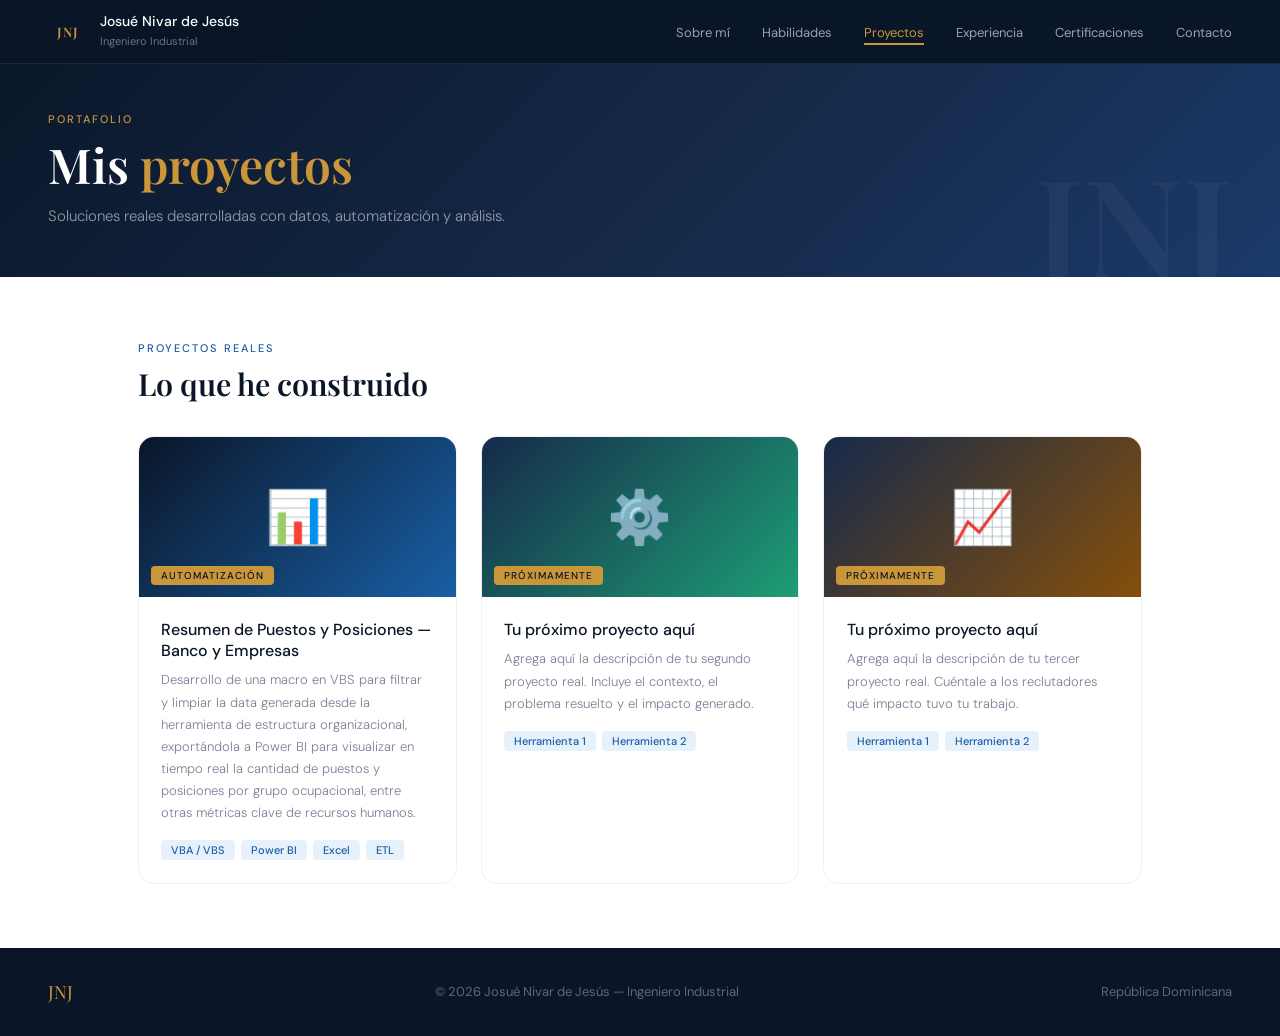
==== proyectos.html @ b3ada0a5 "commit" ====
<!DOCTYPE html>
<html lang="es">
<head>
<meta charset="UTF-8" />
<meta name="viewport" content="width=device-width, initial-scale=1.0" />
<title>Proyectos — Josué Nivar de Jesús</title>
<link rel="stylesheet" href="style.css" />
</head>
<body>

<nav class="dark">
  <a href="index.html" class="nav-logo">
    <div class="logo-badge">JNJ</div>
    <div class="logo-info">
      <p>Josué Nivar de Jesús</p>
      <span>Ingeniero Industrial</span>
    </div>
  </a>
  <ul class="nav-links">
    <li><a href="sobre-mi.html">Sobre mí</a></li>
    <li><a href="habilidades.html">Habilidades</a></li>
    <li><a href="proyectos.html" class="active">Proyectos</a></li>
    <li><a href="experiencia.html">Experiencia</a></li>
    <li><a href="certificaciones.html">Certificaciones</a></li>
    <li><a href="contacto.html">Contacto</a></li>
  </ul>
  <div class="nav-toggle" onclick="toggleMenu()">☰</div>
</nav>

<div class="page-header" data-initials="JNJ">
  <div class="page-header-tag">Portafolio</div>
  <h1>Mis <em>proyectos</em></h1>
  <p>Soluciones reales desarrolladas con datos, automatización y análisis.</p>
</div>

<div class="content">
  <div class="section-tag">Proyectos reales</div>
  <h2 class="section-title">Lo que he construido</h2>
  <div class="grid-3">

    <div class="card">
      <div class="card-img" style="background: linear-gradient(135deg, #0a1628 0%, #185FA5 100%);">
        📊
        <span class="card-img-label">Automatización</span>
      </div>
      <div class="card-body">
        <div class="card-title">Resumen de Puestos y Posiciones — Banco y Empresas</div>
        <div class="card-desc">Desarrollo de una macro en VBS para filtrar y limpiar la data generada desde la herramienta de estructura organizacional, exportándola a Power BI para visualizar en tiempo real la cantidad de puestos y posiciones por grupo ocupacional, entre otras métricas clave de recursos humanos.</div>
        <div class="badges">
          <span class="tool-badge">VBA / VBS</span>
          <span class="tool-badge">Power BI</span>
          <span class="tool-badge">Excel</span>
          <span class="tool-badge">ETL</span>
        </div>
      </div>
    </div>

    <div class="card">
      <div class="card-img" style="background: linear-gradient(135deg, #162a4a 0%, #1D9E75 100%);">
        ⚙️
        <span class="card-img-label">Próximamente</span>
      </div>
      <div class="card-body">
        <div class="card-title">Tu próximo proyecto aquí</div>
        <div class="card-desc">Agrega aquí la descripción de tu segundo proyecto real. Incluye el contexto, el problema resuelto y el impacto generado.</div>
        <div class="badges">
          <span class="tool-badge">Herramienta 1</span>
          <span class="tool-badge">Herramienta 2</span>
        </div>
      </div>
    </div>

    <div class="card">
      <div class="card-img" style="background: linear-gradient(135deg, #162a4a 0%, #854F0B 100%);">
        📈
        <span class="card-img-label">Próximamente</span>
      </div>
      <div class="card-body">
        <div class="card-title">Tu próximo proyecto aquí</div>
        <div class="card-desc">Agrega aquí la descripción de tu tercer proyecto real. Cuéntale a los reclutadores qué impacto tuvo tu trabajo.</div>
        <div class="badges">
          <span class="tool-badge">Herramienta 1</span>
          <span class="tool-badge">Herramienta 2</span>
        </div>
      </div>
    </div>

  </div>
</div>

<footer>
  <div class="footer-logo">JNJ</div>
  <p>© 2026 Josué Nivar de Jesús — Ingeniero Industrial</p>
  <p>República Dominicana</p>
</footer>

<script>
function toggleMenu() { document.querySelector('.nav-links').classList.toggle('open'); }
</script>
</body>
</html>
---- style.css ----
@import url('https://fonts.googleapis.com/css2?family=Playfair+Display:wght@400;600&family=DM+Sans:wght@300;400;500&display=swap');

:root {
  --navy: #0a1628;
  --blue: #185FA5;
  --blue-light: #E6F1FB;
  --blue-mid: #378ADD;
  --gold: #C9963A;
  --gold-light: #F5E6C8;
  --white: #ffffff;
  --gray-50: #f8f9fb;
  --gray-100: #eef0f4;
  --gray-300: #c4c9d4;
  --gray-500: #7a8196;
  --gray-700: #3d4460;
  --text: #0f1c2e;
}
* { margin: 0; padding: 0; box-sizing: border-box; }
html { scroll-behavior: smooth; }
body { font-family: 'DM Sans', sans-serif; background: var(--white); color: var(--text); }

/* NAV */
nav {
  position: fixed; top: 0; left: 0; right: 0; z-index: 100;
  display: flex; align-items: center; justify-content: space-between;
  padding: 0 3rem; height: 64px;
  background: rgba(255,255,255,0.95);
  backdrop-filter: blur(12px);
  border-bottom: 1px solid var(--gray-100);
}
.nav-logo { display: flex; align-items: center; gap: 12px; text-decoration: none; }
.logo-badge {
  width: 40px; height: 40px; border-radius: 8px;
  background: var(--navy); display: flex; align-items: center; justify-content: center;
  font-family: 'Playfair Display', serif; font-size: 13px; font-weight: 600;
  color: var(--gold); letter-spacing: 1px;
}
.logo-info p { font-size: 14px; font-weight: 500; color: var(--navy); line-height: 1.2; }
.logo-info span { font-size: 11px; color: var(--gray-500); }
.nav-links { display: flex; gap: 2rem; list-style: none; }
.nav-links a {
  font-size: 13px; font-weight: 400; color: var(--gray-700);
  text-decoration: none; transition: color 0.2s; padding-bottom: 2px;
  border-bottom: 2px solid transparent;
}
.nav-links a:hover, .nav-links a.active { color: var(--blue); border-bottom-color: var(--blue); }
.nav-toggle { display: none; font-size: 22px; cursor: pointer; color: var(--navy); }

/* PAGE HEADER */
.page-header {
  padding: 7rem 3rem 3rem;
  background: linear-gradient(135deg, var(--navy) 0%, #162a4a 60%, #1a3a6a 100%);
  position: relative; overflow: hidden;
}
.page-header::after {
  content: attr(data-initials);
  position: absolute; right: 3rem; bottom: -1rem;
  font-family: 'Playfair Display', serif; font-size: 140px; font-weight: 600;
  color: rgba(255,255,255,0.04); line-height: 1; pointer-events: none;
}
.page-header-tag { font-size: 11px; letter-spacing: 2px; text-transform: uppercase; color: var(--gold); font-weight: 500; margin-bottom: 10px; }
.page-header h1 {
  font-family: 'Playfair Display', serif;
  font-size: clamp(2rem, 4vw, 3rem); font-weight: 600; color: var(--white); line-height: 1.2;
}
.page-header h1 em { font-style: normal; color: var(--gold); }
.page-header p { font-size: 15px; color: rgba(255,255,255,0.55); margin-top: 10px; font-weight: 300; max-width: 520px; line-height: 1.7; }

/* CONTENT */
.content { padding: 4rem 3rem; max-width: 1100px; margin: 0 auto; }
.section-tag { font-size: 11px; letter-spacing: 2px; text-transform: uppercase; color: var(--blue); font-weight: 500; margin-bottom: 8px; }
.section-title { font-family: 'Playfair Display', serif; font-size: clamp(1.4rem, 2.5vw, 1.9rem); font-weight: 600; color: var(--navy); margin-bottom: 2rem; }

/* HERO */
.hero {
  min-height: 100vh; display: flex; align-items: center;
  padding: 7rem 3rem 4rem;
  background: linear-gradient(135deg, var(--navy) 0%, #162a4a 60%, #1a3a6a 100%);
  position: relative; overflow: hidden;
}
.hero::before {
  content: ''; position: absolute; top: -100px; right: -100px;
  width: 500px; height: 500px; border-radius: 50%;
  background: radial-gradient(circle, rgba(56,138,221,0.15) 0%, transparent 70%);
}
.hero::after {
  content: 'JNJ'; position: absolute; right: 4rem; bottom: 3rem;
  font-family: 'Playfair Display', serif; font-size: 180px; font-weight: 600;
  color: rgba(255,255,255,0.03); line-height: 1; pointer-events: none;
}
.hero-content { max-width: 680px; position: relative; z-index: 1; }
.hero-tag {
  display: inline-flex; align-items: center; gap: 8px;
  background: rgba(201,150,58,0.15); border: 1px solid rgba(201,150,58,0.3);
  color: var(--gold); font-size: 12px; font-weight: 500; letter-spacing: 1.5px;
  text-transform: uppercase; padding: 6px 14px; border-radius: 20px; margin-bottom: 1.5rem;
}
.hero-tag::before { content: ''; width: 6px; height: 6px; border-radius: 50%; background: var(--gold); }
.hero h1 {
  font-family: 'Playfair Display', serif;
  font-size: clamp(2.2rem, 5vw, 3.5rem); font-weight: 600; color: var(--white); line-height: 1.15; margin-bottom: 1rem;
}
.hero h1 em { font-style: normal; color: var(--gold); }
.hero p { font-size: 16px; color: rgba(255,255,255,0.65); line-height: 1.8; max-width: 520px; margin-bottom: 2rem; font-weight: 300; }
.hero-btns { display: flex; gap: 12px; flex-wrap: wrap; }
.hero-stats { display: flex; gap: 2.5rem; margin-top: 3rem; padding-top: 2rem; border-top: 1px solid rgba(255,255,255,0.1); }
.stat-num { font-family: 'Playfair Display', serif; font-size: 28px; color: var(--white); font-weight: 600; }
.stat-label { font-size: 12px; color: rgba(255,255,255,0.45); margin-top: 2px; }

/* BUTTONS */
.btn-gold {
  padding: 12px 28px; background: var(--gold); color: var(--navy);
  border-radius: 6px; font-size: 14px; font-weight: 500; text-decoration: none;
  transition: opacity 0.2s; border: none; cursor: pointer; display: inline-block;
}
.btn-gold:hover { opacity: 0.88; }
.btn-ghost {
  padding: 12px 28px; background: transparent; color: var(--white);
  border: 1px solid rgba(255,255,255,0.3); border-radius: 6px;
  font-size: 14px; font-weight: 400; text-decoration: none; transition: border-color 0.2s; display: inline-block;
}
.btn-ghost:hover { border-color: rgba(255,255,255,0.7); }

/* CARDS */
.card {
  background: var(--white); border: 1px solid var(--gray-100);
  border-radius: 16px; overflow: hidden;
  transition: transform 0.2s, box-shadow 0.2s;
}
.card:hover { transform: translateY(-4px); box-shadow: 0 12px 32px rgba(10,22,40,0.1); }
.card-img {
  height: 160px;
  display: flex; align-items: center; justify-content: center;
  font-size: 52px; position: relative; overflow: hidden;
}
.card-img-label {
  position: absolute; bottom: 12px; left: 12px;
  background: var(--gold); color: var(--navy);
  font-size: 10px; font-weight: 500; letter-spacing: 1px; text-transform: uppercase;
  padding: 3px 10px; border-radius: 4px;
}
.card-body { padding: 1.4rem; }
.card-title { font-size: 16px; font-weight: 500; color: var(--navy); margin-bottom: 8px; }
.card-desc { font-size: 13px; color: var(--gray-500); line-height: 1.7; margin-bottom: 1rem; font-weight: 300; }
.tool-badge { padding: 3px 10px; background: var(--blue-light); color: var(--blue); border-radius: 4px; font-size: 11px; font-weight: 500; }
.badges { display: flex; flex-wrap: wrap; gap: 6px; }
.grid-3 { display: grid; grid-template-columns: repeat(auto-fit, minmax(290px, 1fr)); gap: 24px; }
.grid-2 { display: grid; grid-template-columns: repeat(auto-fit, minmax(220px, 1fr)); gap: 16px; }

/* SKILL */
.skill-card {
  background: var(--white); border: 1px solid var(--gray-100);
  border-radius: 12px; padding: 1.4rem;
  transition: transform 0.2s, box-shadow 0.2s;
}
.skill-card:hover { transform: translateY(-3px); box-shadow: 0 8px 24px rgba(10,22,40,0.08); }
.skill-header { display: flex; justify-content: space-between; align-items: center; margin-bottom: 10px; }
.skill-name { font-size: 14px; font-weight: 500; color: var(--navy); }
.skill-pct { font-size: 12px; color: var(--blue); font-weight: 500; }
.skill-bar { height: 4px; background: var(--gray-100); border-radius: 2px; overflow: hidden; }
.skill-fill { height: 100%; background: linear-gradient(90deg, var(--blue) 0%, var(--blue-mid) 100%); border-radius: 2px; }

/* EXP CARD */
.exp-card {
  background: rgba(255,255,255,0.05); border: 1px solid rgba(255,255,255,0.08);
  border-radius: 16px; overflow: hidden; transition: background 0.2s;
}
.exp-card:hover { background: rgba(255,255,255,0.1); }
.exp-card-img {
  height: 130px;
  background: linear-gradient(135deg, rgba(56,138,221,0.3) 0%, rgba(201,150,58,0.2) 100%);
  display: flex; align-items: center; justify-content: center; font-size: 42px;
}
.exp-card-body { padding: 1.2rem; }
.exp-period { font-size: 11px; color: var(--gold); font-weight: 500; letter-spacing: 1px; text-transform: uppercase; margin-bottom: 6px; }
.exp-role { font-size: 15px; font-weight: 500; color: var(--white); margin-bottom: 4px; }
.exp-company { font-size: 13px; color: rgba(255,255,255,0.5); margin-bottom: 10px; }
.exp-desc { font-size: 13px; color: rgba(255,255,255,0.55); line-height: 1.7; font-weight: 300; }

/* CERT */
.cert-card {
  background: var(--white); border: 1px solid var(--gray-100);
  border-radius: 12px; padding: 1.4rem;
  display: flex; align-items: flex-start; gap: 14px;
  transition: transform 0.2s, box-shadow 0.2s;
}
.cert-card:hover { transform: translateY(-3px); box-shadow: 0 8px 24px rgba(10,22,40,0.08); }
.cert-icon {
  width: 44px; height: 44px; border-radius: 10px;
  background: var(--gold-light); display: flex; align-items: center;
  justify-content: center; font-size: 20px; flex-shrink: 0;
}
.cert-name { font-size: 14px; font-weight: 500; color: var(--navy); margin-bottom: 4px; }
.cert-inst { font-size: 12px; color: var(--gray-500); margin-bottom: 4px; }
.cert-year { font-size: 11px; color: var(--blue); font-weight: 500; }

/* ABOUT */
.about-grid { display: grid; grid-template-columns: 1fr 2fr; gap: 4rem; align-items: start; }
.about-avatar {
  width: 160px; height: 160px; border-radius: 50%;
  background: var(--navy); display: flex; align-items: center; justify-content: center;
  font-family: 'Playfair Display', serif; font-size: 46px; color: var(--gold);
  border: 4px solid var(--gold-light); margin-bottom: 1.5rem;
}
.about-text p { font-size: 15px; line-height: 1.9; color: var(--gray-700); margin-bottom: 1rem; font-weight: 300; }
.chip { padding: 5px 14px; background: var(--blue-light); color: var(--blue); border-radius: 20px; font-size: 12px; font-weight: 500; display: inline-block; margin: 4px 4px 0 0; }
.chips { margin-top: 1.5rem; }

/* CONTACT */
.contact-inner { max-width: 600px; margin: 0 auto; text-align: center; }
.contact-inner p { font-size: 15px; color: var(--gray-500); line-height: 1.8; margin-bottom: 2rem; font-weight: 300; }
.contact-cards { display: flex; gap: 16px; justify-content: center; flex-wrap: wrap; }
.contact-card {
  background: var(--white); border: 1px solid var(--gray-100);
  border-radius: 12px; padding: 1.2rem 1.8rem;
  display: flex; align-items: center; gap: 12px;
  text-decoration: none; transition: transform 0.2s, box-shadow 0.2s; min-width: 200px;
}
.contact-card:hover { transform: translateY(-3px); box-shadow: 0 8px 24px rgba(10,22,40,0.08); }
.contact-card-icon { width: 36px; height: 36px; border-radius: 8px; background: var(--blue-light); display: flex; align-items: center; justify-content: center; font-size: 18px; }
.contact-card-label { font-size: 11px; color: var(--gray-500); }
.contact-card-value { font-size: 13px; font-weight: 500; color: var(--navy); }

/* FOOTER */
footer {
  background: var(--navy); padding: 2rem 3rem;
  display: flex; align-items: center; justify-content: space-between;
}
footer p { font-size: 13px; color: rgba(255,255,255,0.35); }
.footer-logo { font-family: 'Playfair Display', serif; font-size: 18px; color: var(--gold); }

/* DARK NAV for inner pages */
nav.dark {
  background: rgba(10,22,40,0.97);
  border-bottom-color: rgba(255,255,255,0.08);
}
nav.dark .logo-info p { color: var(--white); }
nav.dark .logo-info span { color: rgba(255,255,255,0.4); }
nav.dark .nav-links a { color: rgba(255,255,255,0.6); }
nav.dark .nav-links a:hover, nav.dark .nav-links a.active { color: var(--gold); border-bottom-color: var(--gold); }
nav.dark .nav-toggle { color: var(--white); }

/* BG VARIANTS */
.bg-dark { background: var(--navy); }
.bg-gray { background: var(--gray-50); }

@media (max-width: 768px) {
  nav { padding: 0 1.2rem; }
  .nav-links { display: none; flex-direction: column; position: absolute; top: 64px; left: 0; right: 0; background: var(--white); border-bottom: 1px solid var(--gray-100); padding: 1rem 1.5rem; gap: 1rem; }
  .nav-links.open { display: flex; }
  nav.dark .nav-links { background: var(--navy); }
  .nav-toggle { display: block; }
  .content { padding: 3rem 1.5rem; }
  .page-header { padding: 6rem 1.5rem 2.5rem; }
  .about-grid { grid-template-columns: 1fr; gap: 2rem; }
  .hero { padding: 6rem 1.5rem 3rem; }
  .hero::after { display: none; }
  footer { flex-direction: column; gap: 1rem; text-align: center; padding: 1.5rem; }
}
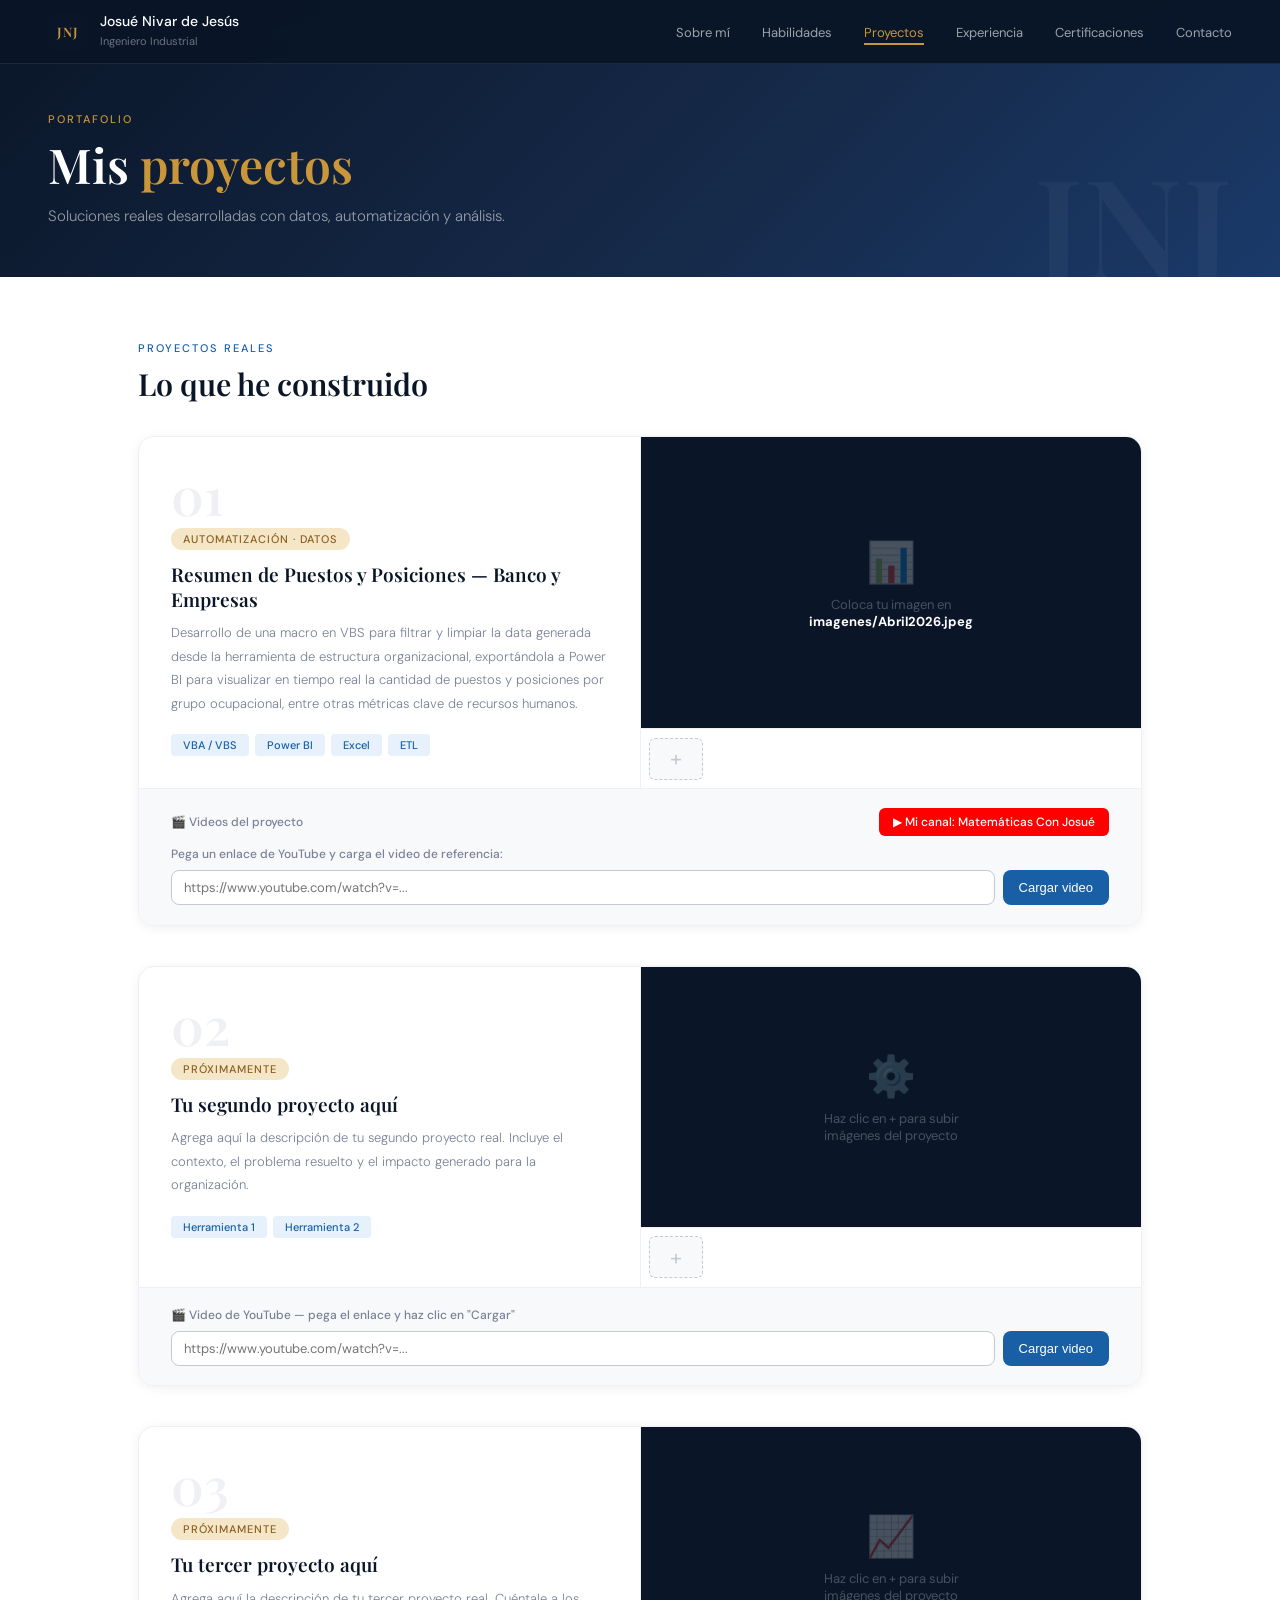
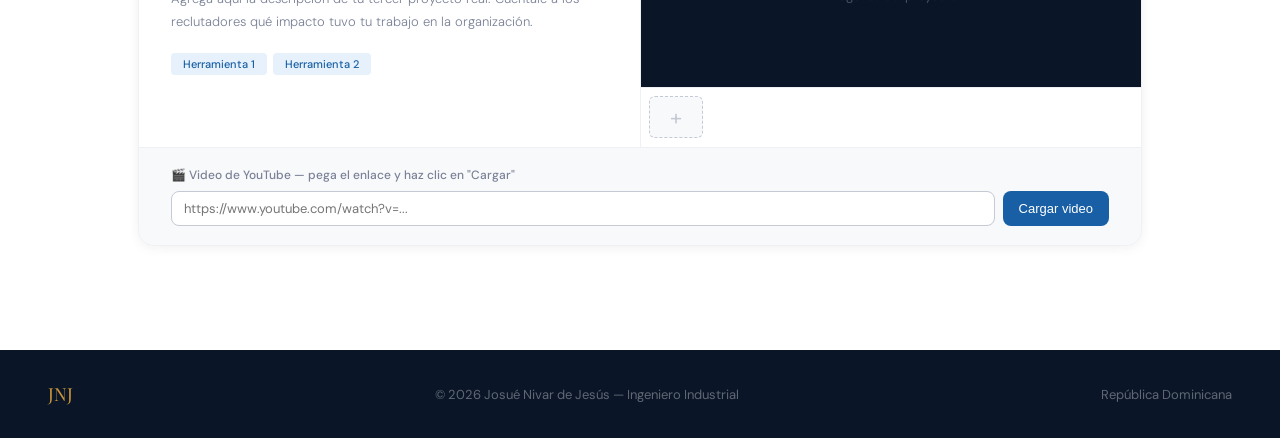
==== commit a759842b: "vommit" ====
--- a/proyectos.html
+++ b/proyectos.html
@@ -5,16 +5,54 @@
 <meta name="viewport" content="width=device-width, initial-scale=1.0" />
 <title>Proyectos — Josué Nivar de Jesús</title>
 <link rel="stylesheet" href="style.css" />
+<style>
+  .project-card { background: var(--white); border: 1px solid var(--gray-100); border-radius: 16px; overflow: hidden; margin-bottom: 2.5rem; box-shadow: 0 2px 12px rgba(10,22,40,0.06); }
+  .project-top { display: grid; grid-template-columns: 1fr 1fr; }
+  .project-info { padding: 2rem; display: flex; flex-direction: column; justify-content: space-between; }
+  .project-num { font-family: 'Playfair Display', serif; font-size: 52px; color: var(--gray-100); font-weight: 600; line-height: 1; margin-bottom: 6px; }
+  .project-tag-label { display: inline-block; background: var(--gold-light); color: #8a6020; font-size: 11px; font-weight: 500; letter-spacing: 1px; text-transform: uppercase; padding: 4px 12px; border-radius: 20px; margin-bottom: 12px; }
+  .project-title { font-family: 'Playfair Display', serif; font-size: 19px; font-weight: 600; color: var(--navy); margin-bottom: 10px; line-height: 1.3; }
+  .project-desc { font-size: 13px; color: var(--gray-500); line-height: 1.8; font-weight: 300; margin-bottom: 1.2rem; }
+  .badges { display: flex; flex-wrap: wrap; gap: 6px; }
+  .tool-badge { padding: 4px 12px; background: var(--blue-light); color: var(--blue); border-radius: 4px; font-size: 11px; font-weight: 500; }
+  .gallery-panel { background: var(--gray-50); border-left: 1px solid var(--gray-100); display: flex; flex-direction: column; min-height: 320px; }
+  .gallery-main { flex: 1; position: relative; overflow: hidden; background: var(--navy); cursor: zoom-in; min-height: 260px; display: flex; align-items: center; justify-content: center; }
+  .gallery-main img { width: 100%; height: 100%; object-fit: cover; transition: transform 0.3s; display: block; }
+  .gallery-main img:hover { transform: scale(1.04); }
+  .gallery-placeholder { display: flex; flex-direction: column; align-items: center; justify-content: center; gap: 8px; color: rgba(255,255,255,0.25); font-size: 13px; text-align: center; padding: 2rem; }
+  .gallery-placeholder span { font-size: 40px; }
+  .gallery-thumbs { display: flex; gap: 6px; padding: 8px; background: var(--white); border-top: 1px solid var(--gray-100); overflow-x: auto; min-height: 60px; align-items: center; }
+  .thumb { width: 54px; height: 42px; border-radius: 6px; object-fit: cover; cursor: pointer; border: 2px solid transparent; flex-shrink: 0; transition: border-color 0.2s; }
+  .thumb.active { border-color: var(--blue); }
+  .thumb-add { width: 54px; height: 42px; border-radius: 6px; border: 1.5px dashed var(--gray-300); display: flex; align-items: center; justify-content: center; cursor: pointer; font-size: 22px; color: var(--gray-300); flex-shrink: 0; background: var(--gray-50); transition: all 0.2s; }
+  .thumb-add:hover { border-color: var(--blue); color: var(--blue); background: var(--blue-light); }
+  .upload-input { display: none; }
+  .video-section { border-top: 1px solid var(--gray-100); padding: 1.2rem 2rem; background: var(--gray-50); }
+  .video-label { font-size: 12px; color: var(--gray-500); margin-bottom: 8px; font-weight: 500; }
+  .video-row { display: flex; gap: 8px; }
+  .video-row input { flex: 1; padding: 8px 12px; border: 1px solid var(--gray-300); border-radius: 8px; font-size: 13px; font-family: 'DM Sans', sans-serif; color: var(--navy); outline: none; background: var(--white); }
+  .video-row input:focus { border-color: var(--blue); }
+  .video-row button { padding: 8px 16px; background: var(--blue); color: white; border: none; border-radius: 8px; font-size: 13px; cursor: pointer; }
+  .video-row button:hover { opacity: 0.88; }
+  .video-frame { margin-top: 10px; border-radius: 10px; overflow: hidden; aspect-ratio: 16/9; display: none; }
+  .video-frame iframe { width: 100%; height: 100%; border: none; display: block; }
+  .lightbox { display: none; position: fixed; inset: 0; background: rgba(0,0,0,0.9); z-index: 999; align-items: center; justify-content: center; cursor: zoom-out; }
+  .lightbox.open { display: flex; }
+  .lightbox img { max-width: 90vw; max-height: 88vh; border-radius: 10px; object-fit: contain; }
+  .lightbox-close { position: absolute; top: 20px; right: 28px; font-size: 30px; color: white; cursor: pointer; }
+  @media (max-width: 768px) {
+    .project-top { grid-template-columns: 1fr; }
+    .gallery-panel { border-left: none; border-top: 1px solid var(--gray-100); }
+    .video-section { padding: 1rem 1.2rem; }
+  }
+</style>
 </head>
 <body>
 
 <nav class="dark">
   <a href="index.html" class="nav-logo">
     <div class="logo-badge">JNJ</div>
-    <div class="logo-info">
-      <p>Josué Nivar de Jesús</p>
-      <span>Ingeniero Industrial</span>
-    </div>
+    <div class="logo-info"><p>Josué Nivar de Jesús</p><span>Ingeniero Industrial</span></div>
   </a>
   <ul class="nav-links">
     <li><a href="sobre-mi.html">Sobre mí</a></li>
@@ -36,56 +74,125 @@
 <div class="content">
   <div class="section-tag">Proyectos reales</div>
   <h2 class="section-title">Lo que he construido</h2>
-  <div class="grid-3">
-
-    <div class="card">
-      <div class="card-img" style="background: linear-gradient(135deg, #0a1628 0%, #185FA5 100%);">
-        📊
-        <span class="card-img-label">Automatización</span>
-      </div>
-      <div class="card-body">
-        <div class="card-title">Resumen de Puestos y Posiciones — Banco y Empresas</div>
-        <div class="card-desc">Desarrollo de una macro en VBS para filtrar y limpiar la data generada desde la herramienta de estructura organizacional, exportándola a Power BI para visualizar en tiempo real la cantidad de puestos y posiciones por grupo ocupacional, entre otras métricas clave de recursos humanos.</div>
-        <div class="badges">
-          <span class="tool-badge">VBA / VBS</span>
-          <span class="tool-badge">Power BI</span>
-          <span class="tool-badge">Excel</span>
-          <span class="tool-badge">ETL</span>
-        </div>
-      </div>
-    </div>
-
-    <div class="card">
-      <div class="card-img" style="background: linear-gradient(135deg, #162a4a 0%, #1D9E75 100%);">
-        ⚙️
-        <span class="card-img-label">Próximamente</span>
-      </div>
-      <div class="card-body">
-        <div class="card-title">Tu próximo proyecto aquí</div>
-        <div class="card-desc">Agrega aquí la descripción de tu segundo proyecto real. Incluye el contexto, el problema resuelto y el impacto generado.</div>
-        <div class="badges">
-          <span class="tool-badge">Herramienta 1</span>
-          <span class="tool-badge">Herramienta 2</span>
-        </div>
-      </div>
-    </div>
-
-    <div class="card">
-      <div class="card-img" style="background: linear-gradient(135deg, #162a4a 0%, #854F0B 100%);">
-        📈
-        <span class="card-img-label">Próximamente</span>
-      </div>
-      <div class="card-body">
-        <div class="card-title">Tu próximo proyecto aquí</div>
-        <div class="card-desc">Agrega aquí la descripción de tu tercer proyecto real. Cuéntale a los reclutadores qué impacto tuvo tu trabajo.</div>
-        <div class="badges">
-          <span class="tool-badge">Herramienta 1</span>
-          <span class="tool-badge">Herramienta 2</span>
-        </div>
-      </div>
-    </div>
-
+
+  <!-- PROYECTO 1 -->
+  <div class="project-card">
+    <div class="project-top">
+      <div class="project-info">
+        <div>
+          <div class="project-num">01</div>
+          <span class="project-tag-label">Automatización · Datos</span>
+          <div class="project-title">Resumen de Puestos y Posiciones — Banco y Empresas</div>
+          <div class="project-desc">Desarrollo de una macro en VBS para filtrar y limpiar la data generada desde la herramienta de estructura organizacional, exportándola a Power BI para visualizar en tiempo real la cantidad de puestos y posiciones por grupo ocupacional, entre otras métricas clave de recursos humanos.</div>
+          <div class="badges">
+            <span class="tool-badge">VBA / VBS</span>
+            <span class="tool-badge">Power BI</span>
+            <span class="tool-badge">Excel</span>
+            <span class="tool-badge">ETL</span>
+          </div>
+        </div>
+      </div>
+      <div class="gallery-panel">
+        <div class="gallery-main" id="main-p1" onclick="openLightbox(this)">
+          <img src="imagenes/Abril2026.jpeg" alt="Proyecto Puestos y Posiciones" onerror="this.outerHTML='<div class=\'gallery-placeholder\'><span>📊</span><p>Coloca tu imagen en<br><strong style=\'color:white\'>imagenes/Abril2026.jpeg</strong></p></div>'" />
+        </div>
+        <div class="gallery-thumbs" id="thumbs-p1">
+          <img src="imagenes/Abril2026.jpeg" class="thumb active" alt="Abril2026" onerror="this.style.display='none'" />
+          <div class="thumb-add" onclick="document.getElementById('up-p1').click()" title="Subir más imágenes">+</div>
+          <input type="file" id="up-p1" class="upload-input" accept="image/*" multiple onchange="addImages(this,'main-p1','thumbs-p1')" />
+        </div>
+      </div>
+    </div>
+    <div class="video-section">
+      <div style="display:flex; align-items:center; justify-content:space-between; flex-wrap:wrap; gap:10px; margin-bottom:10px;">
+        <div class="video-label" style="margin:0;">🎬 Videos del proyecto</div>
+        <a href="https://www.youtube.com/@matematicasconjosue" target="_blank" style="display:inline-flex;align-items:center;gap:6px;background:#ff0000;color:white;padding:6px 14px;border-radius:6px;font-size:12px;font-weight:500;text-decoration:none;">▶ Mi canal: Matemáticas Con Josué</a>
+      </div>
+      <div class="video-label">Pega un enlace de YouTube y carga el video de referencia:</div>
+      <div class="video-row">
+        <input type="text" id="yt-p1" placeholder="https://www.youtube.com/watch?v=..." />
+        <button onclick="loadYT('yt-p1','frame-p1')">Cargar video</button>
+      </div>
+      <div class="video-frame" id="frame-p1"><iframe allowfullscreen></iframe></div>
+    </div>
   </div>
+
+  <!-- PROYECTO 2 -->
+  <div class="project-card">
+    <div class="project-top">
+      <div class="project-info">
+        <div>
+          <div class="project-num">02</div>
+          <span class="project-tag-label">Próximamente</span>
+          <div class="project-title">Tu segundo proyecto aquí</div>
+          <div class="project-desc">Agrega aquí la descripción de tu segundo proyecto real. Incluye el contexto, el problema resuelto y el impacto generado para la organización.</div>
+          <div class="badges">
+            <span class="tool-badge">Herramienta 1</span>
+            <span class="tool-badge">Herramienta 2</span>
+          </div>
+        </div>
+      </div>
+      <div class="gallery-panel">
+        <div class="gallery-main" id="main-p2" onclick="openLightbox(this)">
+          <div class="gallery-placeholder"><span>⚙️</span><p>Haz clic en + para subir<br>imágenes del proyecto</p></div>
+        </div>
+        <div class="gallery-thumbs" id="thumbs-p2">
+          <div class="thumb-add" onclick="document.getElementById('up-p2').click()" title="Subir imagen">+</div>
+          <input type="file" id="up-p2" class="upload-input" accept="image/*" multiple onchange="addImages(this,'main-p2','thumbs-p2')" />
+        </div>
+      </div>
+    </div>
+    <div class="video-section">
+      <div class="video-label">🎬 Video de YouTube — pega el enlace y haz clic en "Cargar"</div>
+      <div class="video-row">
+        <input type="text" id="yt-p2" placeholder="https://www.youtube.com/watch?v=..." />
+        <button onclick="loadYT('yt-p2','frame-p2')">Cargar video</button>
+      </div>
+      <div class="video-frame" id="frame-p2"><iframe allowfullscreen></iframe></div>
+    </div>
+  </div>
+
+  <!-- PROYECTO 3 -->
+  <div class="project-card">
+    <div class="project-top">
+      <div class="project-info">
+        <div>
+          <div class="project-num">03</div>
+          <span class="project-tag-label">Próximamente</span>
+          <div class="project-title">Tu tercer proyecto aquí</div>
+          <div class="project-desc">Agrega aquí la descripción de tu tercer proyecto real. Cuéntale a los reclutadores qué impacto tuvo tu trabajo en la organización.</div>
+          <div class="badges">
+            <span class="tool-badge">Herramienta 1</span>
+            <span class="tool-badge">Herramienta 2</span>
+          </div>
+        </div>
+      </div>
+      <div class="gallery-panel">
+        <div class="gallery-main" id="main-p3" onclick="openLightbox(this)">
+          <div class="gallery-placeholder"><span>📈</span><p>Haz clic en + para subir<br>imágenes del proyecto</p></div>
+        </div>
+        <div class="gallery-thumbs" id="thumbs-p3">
+          <div class="thumb-add" onclick="document.getElementById('up-p3').click()" title="Subir imagen">+</div>
+          <input type="file" id="up-p3" class="upload-input" accept="image/*" multiple onchange="addImages(this,'main-p3','thumbs-p3')" />
+        </div>
+      </div>
+    </div>
+    <div class="video-section">
+      <div class="video-label">🎬 Video de YouTube — pega el enlace y haz clic en "Cargar"</div>
+      <div class="video-row">
+        <input type="text" id="yt-p3" placeholder="https://www.youtube.com/watch?v=..." />
+        <button onclick="loadYT('yt-p3','frame-p3')">Cargar video</button>
+      </div>
+      <div class="video-frame" id="frame-p3"><iframe allowfullscreen></iframe></div>
+    </div>
+  </div>
+
+</div>
+
+<!-- LIGHTBOX -->
+<div class="lightbox" id="lightbox" onclick="closeLightbox()">
+  <span class="lightbox-close">✕</span>
+  <img id="lightbox-img" src="" alt="Imagen ampliada" />
 </div>
 
 <footer>
@@ -96,6 +203,47 @@
 
 <script>
 function toggleMenu() { document.querySelector('.nav-links').classList.toggle('open'); }
+
+function addImages(input, mainId, thumbsId) {
+  const files = Array.from(input.files);
+  const mainEl = document.getElementById(mainId);
+  const thumbsEl = document.getElementById(thumbsId);
+  const addBtn = thumbsEl.querySelector('.thumb-add');
+  files.forEach((file, i) => {
+    const url = URL.createObjectURL(file);
+    const isFirst = !mainEl.querySelector('img');
+    if (isFirst && i === 0) {
+      mainEl.innerHTML = `<img src="${url}" alt="Proyecto" />`;
+    }
+    const thumb = document.createElement('img');
+    thumb.src = url;
+    thumb.className = 'thumb';
+    if (isFirst && i === 0) thumb.classList.add('active');
+    thumb.onclick = () => {
+      mainEl.innerHTML = `<img src="${url}" alt="Proyecto" />`;
+      thumbsEl.querySelectorAll('.thumb').forEach(t => t.classList.remove('active'));
+      thumb.classList.add('active');
+    };
+    thumbsEl.insertBefore(thumb, addBtn);
+  });
+}
+
+function loadYT(inputId, frameId) {
+  const url = document.getElementById(inputId).value.trim();
+  const match = url.match(/(?:v=|youtu\.be\/)([a-zA-Z0-9_-]{11})/);
+  if (!match) { alert('Por favor pega un enlace válido de YouTube'); return; }
+  const frame = document.getElementById(frameId);
+  frame.querySelector('iframe').src = `https://www.youtube.com/embed/${match[1]}`;
+  frame.style.display = 'block';
+}
+
+function openLightbox(el) {
+  const img = el.querySelector('img');
+  if (!img) return;
+  document.getElementById('lightbox-img').src = img.src;
+  document.getElementById('lightbox').classList.add('open');
+}
+function closeLightbox() { document.getElementById('lightbox').classList.remove('open'); }
 </script>
 </body>
 </html>
